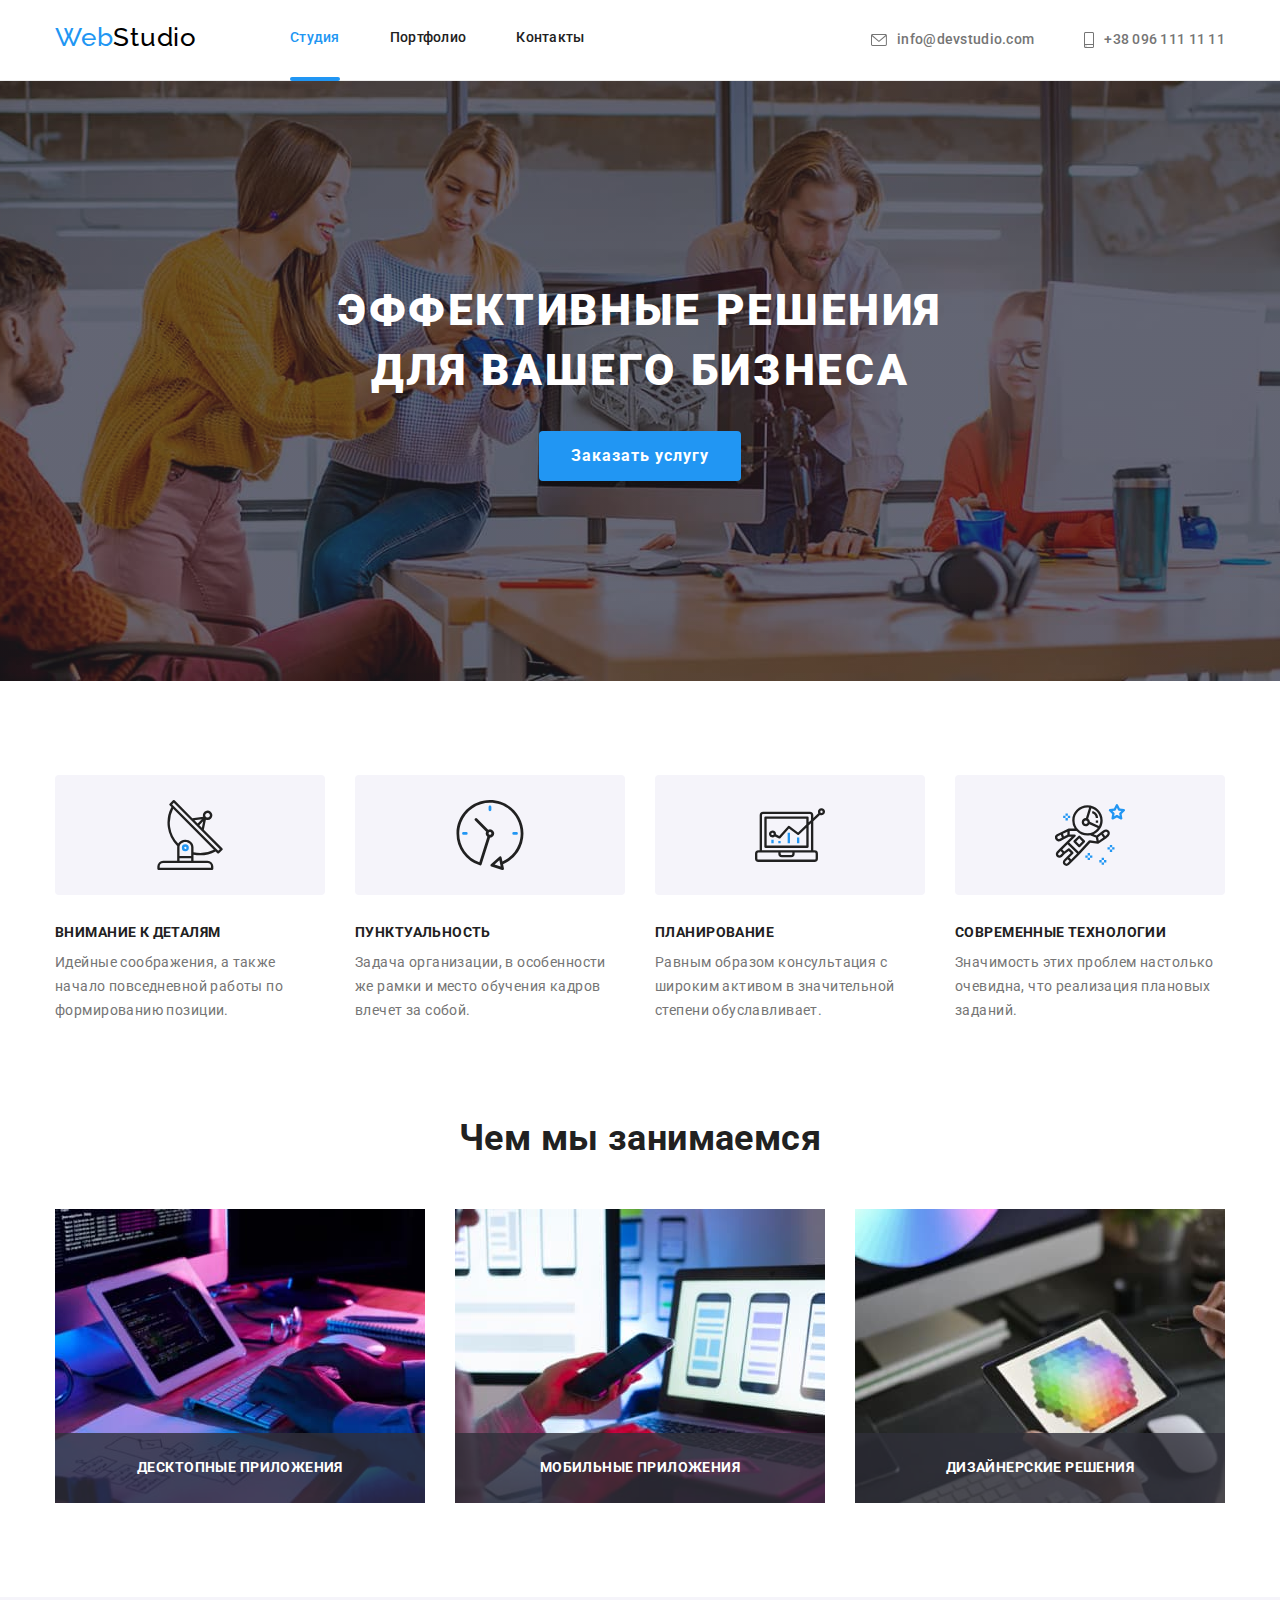
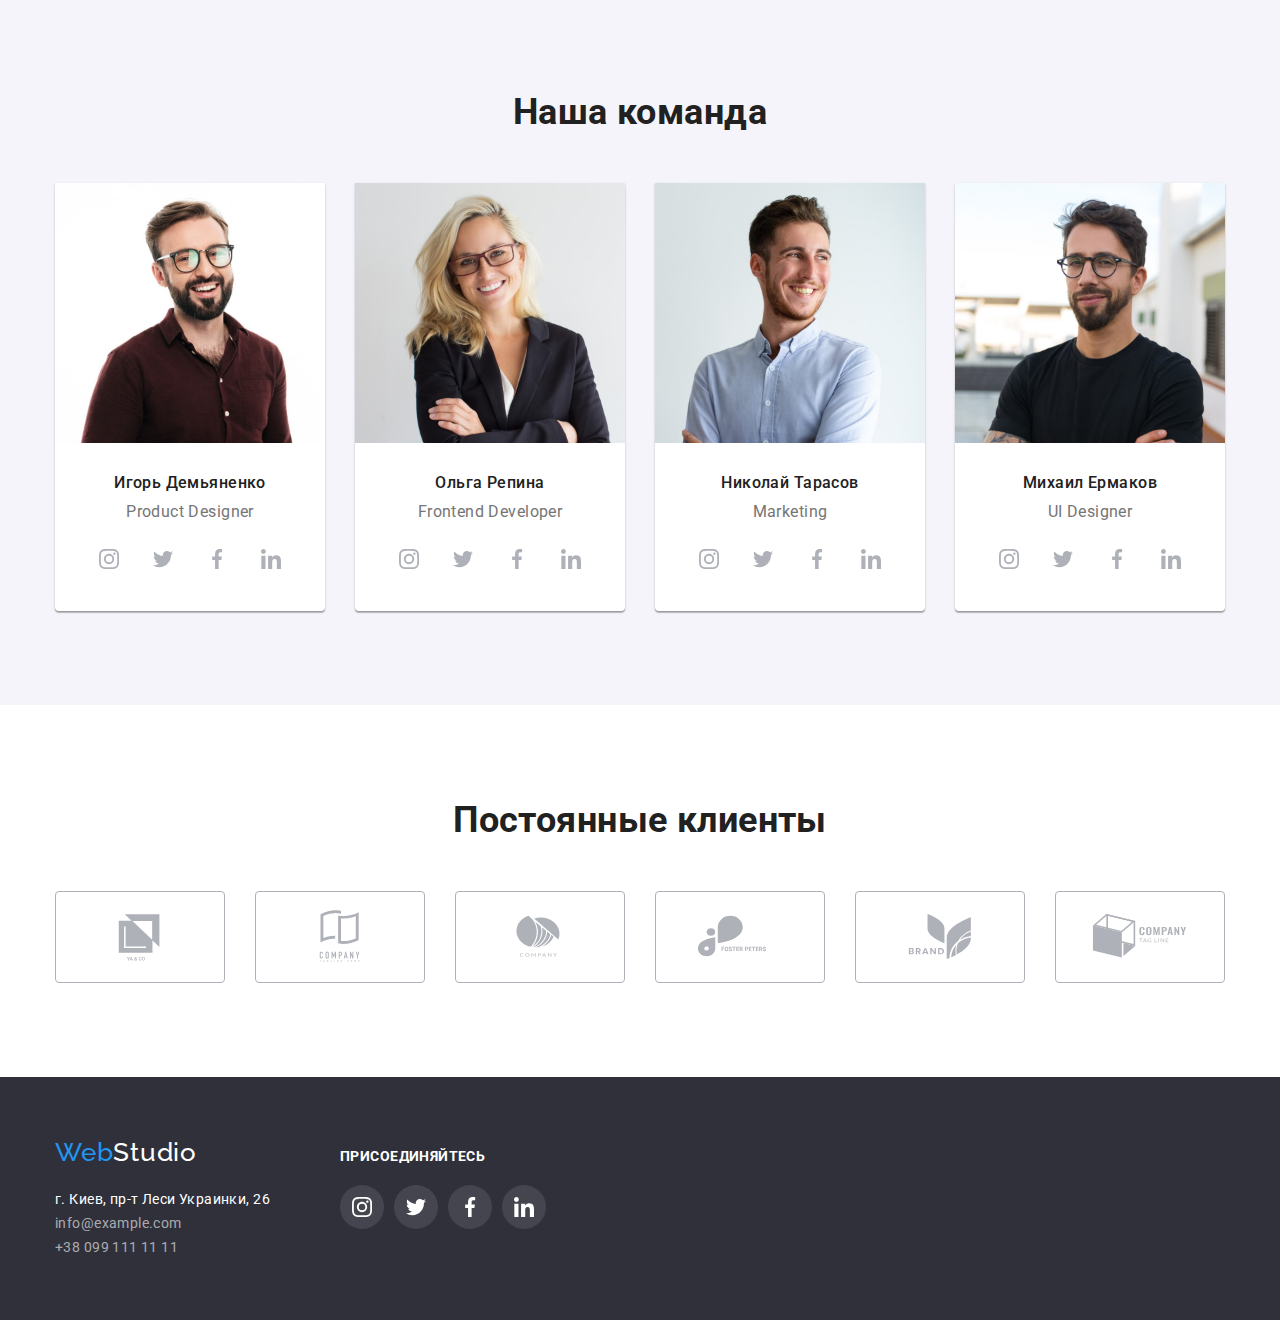
==== index.html @ f6f8f642 "Create index.html" ====
<!DOCTYPE html>
<html lang="ru">

<head>
    <meta charset="UTF-8">
    <meta http-equiv="X-UA-Compatible" content="IE=edge">
    <meta name="viewport" content="width=device-width, initial-scale=1.0">
    <title>Студия</title>
    <link href="https://fonts.googleapis.com/css2?family=Raleway:wght@700&family=Roboto:wght@400;500;700;900&display=swap"
        rel="stylesheet">
    <link rel="stylesheet" href="https://cdnjs.cloudflare.com/ajax/libs/modern-normalize/1.1.0/modern-normalize.min.css">
    <link rel="stylesheet" href="./css/styles.css">
</head>

<body>
    <!-- Шапка сайта -->
    <header class="page-header">
        <div class="container main">
        <nav class="navigation">
            <a href="/" class="logo-dark">
                <span class="logo-part">Web</span>Studio
            </a>

            <ul class="site-nav list">
                <li class="item"> <a href="./index.html" class="link current">Студия</a></li>
                <li class="item"> <a href="./portfolio.html" class="link">Портфолио</a></li>
                <li class="item"> <a href="" class="link">Контакты</a></li>
            </ul>
        </nav>

        <ul class="contacts-nav list">
            <li class="item"> 
                <a href="mailto:info@devstudio.com" class="contact">
                    <svg class="contact-icon" width="16" height="12">
                        <use href="./images/symbol-defs.svg#icon-envelope"></use>
                    </svg>
                    info@devstudio.com
                </a>
            </li>
            <li class="item"> 
                <a href="tel:+380961111111" class="contact">
                    <svg class="contact-icon" width="10" height="16">
                        <use href="./images/symbol-defs.svg#icon-smartphone"></use>
                    </svg>
                    +38 096 111 11 11
                </a>
            </li>
        </ul>
        </div>
    </header>
    <main>
        <!-- Блок Герой -->
        <section class="hero">
            <div class="overlay">
                <h1 class="hero-title">Эффективные решения <br> для вашего бизнеса</h1>
                <button type="button" class="button-primary" data-modal-open>Заказать услугу</button>
            </div>
        </section>
        <!-- Особенности -->
        <section class="section">
            <h2 class="section-title hidden">Особенности</h2>
            <div class="container">
            <ul class="features list">
                <li class="item">
                    <div class="features-thumb">
                        <svg class="features-icon" width="70" height="70">
                            <use href="./images/symbol-defs.svg#icon-antenna"></use>
                        </svg>
                    </div>
                    <h3 class="subtitle">Внимание к деталям</h3>
                    <p class="features-text">
                        Идейные соображения, а также начало повседневной работы по формированию позиции.
                    </p>
                </li>
                <li class="item">
                    <div class="features-thumb">
                        <svg class="features-icon" width="70" height="70">
                            <use href="./images/symbol-defs.svg#icon-clock"></use>
                        </svg>
                    </div>
                    <h3 class="subtitle">Пунктуальность</h3>
                    <p class="features-text">
                        Задача организации, в особенности же рамки и место обучения кадров влечет за собой.
                    </p>
                </li>
                <li class="item">
                    <div class="features-thumb">
                        <svg class="features-icon" width="70" height="70">
                            <use href="./images/symbol-defs.svg#icon-diagram"></use>
                        </svg>
                    </div>
                    <h3 class="subtitle">Планирование</h3>
                    <p class="features-text">
                        Равным образом консультация с широким активом в значительной степени обуславливает.
                    </p>
                </li>
                <li class="item">
                    <div class="features-thumb">
                    <svg class="features-icon" width="70" height="70">
                        <use href="./images/symbol-defs.svg#icon-astronaut"></use>
                    </svg>
                    </div>
                    <h3 class="subtitle">Современные технологии</h3>
                    <p class="features-text">
                        Значимость этих проблем настолько очевидна, что реализация плановых заданий.
                    </p>
                </li>
            </ul>
            </div>
        </section>
        <!-- Чем занимаются -->
        <section class="section no-padding">
            <div class="container">
            <h2 class="section-title">Чем мы занимаемся</h2>
            <ul class="examples list">
                <li class="example item">
                    <img src="./images/img1.jpg" alt="Веб разработка" width="370" height="294">
                    <h3 class="subtitle light example">Десктопные приложения</h3>
                </li>
                <li class="example item">
                    <img src="./images/img2.jpg" alt="Разработка мобильных приложений" width="370" height="294">
                    <h3 class="subtitle light example">Мобильные приложения</h3>
                </li>
                <li class="example item">
                    <img src="./images/img3.jpg" alt="Графический дизайн" width="370" height="294">
                    <h3 class="subtitle light example">Дизайнерские решения</h3>
                </li>
            </ul>
            </div>
        </section>
        <!-- Команда -->
        <section class="section team">
            <div class="container">
            <h2 class="section-title">Наша команда</h2>
            <ul class="team-list list">
                <li class="item">
                    <img src="./images/img4.jpg" alt="Фотография Игоря Демьяненко" width="270" height="260">
                    <h3 class="team-title">Игорь Демьяненко</h3>
                    <p class="team-text">Product Designer</p>
                    <ul class="social-list list">
                        <li class="social-item">
                            <a href="" class="social-link">
                                <svg class="social-icon" width="20" height="20">
                                    <use href="./images/symbol-defs.svg#icon-instagram"></use>
                                </svg>
                            </a>
                        </li>
                        <li class="social-item">
                            <a href="" class="social-link">
                                <svg class="social-icon" width="20" height="20">
                                    <use href="./images/symbol-defs.svg#icon-twitter"></use>
                                </svg>
                            </a>
                        </li>
                        <li class="social-item">
                            <a href="" class="social-link">
                                <svg class="social-icon" width="20" height="20">
                                    <use href="./images/symbol-defs.svg#icon-facebook"></use>
                                </svg>
                            </a>
                        </li>
                        <li class="social-item">
                            <a href="" class="social-link">
                                <svg class="social-icon" width="20" height="20">
                                    <use href="./images/symbol-defs.svg#icon-linkedin"></use>
                                </svg>
                            </a>
                        </li>
                    </ul>
                </li>
                <li class="item">
                    <img src="./images/img5.jpg" alt="Фотография Ольги Репиной" width="270" height="260">
                    <h3 class="team-title">Ольга Репина</h3>
                    <p class="team-text">Frontend Developer</p>
                    <ul class="social-list list">
                        <li class="social-item">
                            <a href="" class="social-link">
                                <svg class="social-icon" width="20" height="20">
                                    <use href="./images/symbol-defs.svg#icon-instagram"></use>
                                </svg>
                            </a>
                        </li>
                        <li class="social-item">
                            <a href="" class="social-link">
                                <svg class="social-icon" width="20" height="20">
                                    <use href="./images/symbol-defs.svg#icon-twitter"></use>
                                </svg>
                            </a>
                        </li>
                        <li class="social-item">
                            <a href="" class="social-link">
                                <svg class="social-icon" width="20" height="20">
                                    <use href="./images/symbol-defs.svg#icon-facebook"></use>
                                </svg>
                            </a>
                        </li>
                        <li class="social-item">
                            <a href="" class="social-link">
                                <svg class="social-icon" width="20" height="20">
                                    <use href="./images/symbol-defs.svg#icon-linkedin"></use>
                                </svg>
                            </a>
                        </li>
                    </ul>
                </li>
                <li class="item">
                    <img src="./images/img6.jpg" alt="Фотография Николая Тарасова" width="270" height="260">
                    <h3 class="team-title">Николай Тарасов</h3>
                    <p class="team-text">Marketing</p>
                    <ul class="social-list list">
                        <li class="social-item">
                            <a href="" class="social-link">
                                <svg class="social-icon" width="20" height="20">
                                    <use href="./images/symbol-defs.svg#icon-instagram"></use>
                                </svg>
                            </a>
                        </li>
                        <li class="social-item">
                            <a href="" class="social-link">
                                <svg class="social-icon" width="20" height="20">
                                    <use href="./images/symbol-defs.svg#icon-twitter"></use>
                                </svg>
                            </a>
                        </li>
                        <li class="social-item">
                            <a href="" class="social-link">
                                <svg class="social-icon" width="20" height="20">
                                    <use href="./images/symbol-defs.svg#icon-facebook"></use>
                                </svg>
                            </a>
                        </li>
                        <li class="social-item">
                            <a href="" class="social-link">
                                <svg class="social-icon" width="20" height="20">
                                    <use href="./images/symbol-defs.svg#icon-linkedin"></use>
                                </svg>
                            </a>
                        </li>
                    </ul>
                </li>
                <li class="item">
                    <img src="./images/img7.jpg" alt="Фотография Михаила Ермакова" width="270" height="260">
                    <h3 class="team-title">Михаил Ермаков</h3>
                    <p class="team-text">UI Designer</p>
                    <ul class="social-list list">
                        <li class="social-item">
                            <a href="" class="social-link">
                                <svg class="social-icon" width="20" height="20">
                                    <use href="./images/symbol-defs.svg#icon-instagram"></use>
                                </svg>
                            </a>
                        </li>
                        <li class="social-item">
                            <a href="" class="social-link">
                                <svg class="social-icon" width="20" height="20">
                                    <use href="./images/symbol-defs.svg#icon-twitter"></use>
                                </svg>
                            </a>
                        </li>
                        <li class="social-item">
                            <a href="" class="social-link">
                                <svg class="social-icon" width="20" height="20">
                                    <use href="./images/symbol-defs.svg#icon-facebook"></use>
                                </svg>
                            </a>
                        </li>
                        <li class="social-item">
                            <a href="" class="social-link">
                                <svg class="social-icon" width="20" height="20">
                                    <use href="./images/symbol-defs.svg#icon-linkedin"></use>
                                </svg>
                            </a>
                        </li>
                    </ul>
                </li>
            </ul>
            </div>
        </section>
        <!-- Клиенты -->
        <section class="section">
            <div class="container">
                <h2 class="section-title">Постоянные клиенты</h2>
                <ul class="client-list list">
                    <li class="client-item">
                        <a href="" class="client-link">
                            <svg class="client-icon" width="106" height="60">
                                <use href="./images/symbol-defs.svg#icon-client1"></use>
                            </svg>
                        </a>
                    </li>
                    <li class="client-item">
                        <a href="" class="client-link">
                            <svg class="client-icon" width="106" height="60">
                                <use href="./images/symbol-defs.svg#icon-client2"></use>
                            </svg>
                        </a>
                    </li>
                    <li class="client-item">
                        <a href="" class="client-link">
                            <svg class="client-icon" width="106" height="60">
                                <use href="./images/symbol-defs.svg#icon-client3"></use>
                            </svg>
                        </a>
                    </li>
                    <li class="client-item">
                        <a href="" class="client-link">
                            <svg class="client-icon" width="106" height="60">
                                <use href="./images/symbol-defs.svg#icon-client4"></use>
                            </svg>
                        </a>
                    </li>
                    <li class="client-item">
                        <a href="" class="client-link">
                            <svg class="client-icon" width="106" height="60">
                                <use href="./images/symbol-defs.svg#icon-client5"></use>
                            </svg>
                        </a>
                    </li>
                    <li class="client-item">
                        <a href="" class="client-link">
                            <svg class="client-icon" width="106" height="60">
                                <use href="./images/symbol-defs.svg#icon-client6"></use>
                            </svg>
                        </a>
                    </li>
                </ul>
            </div>
        </section>
    </main>

    <!-- Футер -->
    <footer class="footer">
        <div class="container main">
            <div class="address-thumb">
                <a href="/" class="logo-light">
                    <span class="logo-part">Web</span>Studio
                </a>
                <address class="footer-adress">
                    г. Киев, пр-т Леси Украинки, 26 <br>
                    <span class="footer-contacts">info@example.com <br> +38 099 111 11 11 </span>
                </address>
            </div>
            <div class="footer-thumb">
                <h3 class="subtitle light">Присоединяйтесь</h3>
                <ul class="footer-social-list list">
                    <li class="social-item">
                        <a href="" class="social-link secondary">
                            <svg class="social-icon secondary" width="20" height="20">
                                <use href="./images/symbol-defs.svg#icon-instagram"></use>
                            </svg>
                        </a>
                    </li>
                    <li class="social-item">
                        <a href="" class="social-link secondary">
                            <svg class="social-icon secondary" width="20" height="20">
                                <use href="./images/symbol-defs.svg#icon-twitter"></use>
                            </svg>
                        </a>
                    </li>
                    <li class="social-item">
                        <a href="" class="social-link secondary">
                            <svg class="social-icon secondary" width="20" height="20">
                                <use href="./images/symbol-defs.svg#icon-facebook"></use>
                            </svg>
                        </a>
                    </li>
                    <li class="social-item">
                        <a href="" class="social-link secondary">
                            <svg class="social-icon secondary" width="20" height="20">
                                <use href="./images/symbol-defs.svg#icon-linkedin"></use>
                            </svg>
                        </a>
                    </li>
                </ul>
            </div>
        </div>
    </footer>
<!-- Модальное окно -->
    <div class="backdrop is-hidden" data-modal>
     <div class="modal">
         <button class="close-btn" data-modal-close>
             <svg class="icon-close" width="18" height="18">
                 <use href="./images/symbol-defs.svg#icon-close"></use>
             </svg>
         </button>
     </div>
    </div>

<script src="./js/modal.js"></script>
</body>

</html>
---- css/styles.css ----
:root {
  --primary-text-color: #212121;
  --text-color: #757575;
  --accent-color: #2196f3;
  --primary-white-color: #ffffff;
  --secondary-white-color: rgba(255, 255, 255, 0.6);
  --black-color: #000000;
  --icon-color: #afb1b8;
  --icon-bg: rgba(255, 255, 255, 0.1);
  --secondary-bg-color: #f5f4fa;
  --blocks-bg-color: #2f303a;
  --btn-primary-shadow: 0px 4px 4px rgba(0, 0, 0, 0.15);
  --team-list-shadow: 0px 1px 3px rgba(0, 0, 0, 0.12),
    0px 1px 1px rgba(0, 0, 0, 0.14), 0px 2px 1px rgba(0, 0, 0, 0.2);
  --btn-secondary-shadow: 0px 3px 1px rgba(0, 0, 0, 0.1),
    0px 1px 2px rgba(0, 0, 0, 0.08), 0px 2px 2px rgba(0, 0, 0, 0.12);
  --portfolio-shadow: 0px 1px 1px rgba(0, 0, 0, 0.12),
    0px 4px 4px rgba(0, 0, 0, 0.06), 1px 4px 6px rgba(0, 0, 0, 0.16);
  --margin-set: 30px;
}

body {
  color: var(--primary-text-color);
  background-color: var(--primary-white-color);
  font-family: Roboto, -apple-system, BlinkMacSystemFont, Segoe UI, Oxygen,
    Ubuntu, Cantarell, Fira Sans, Droid Sans, Helvetica Neue, sans-serif;
  font-weight: 500;
  font-size: 14px;
  line-height: 1.14;
  letter-spacing: 0.03em;
}

h1,
h2,
h3,
p,
ul {
  margin-top: 0;
  margin-bottom: 0;
}

img {
  display: block;
  max-width: 100%;
  height: auto;
}

.list {
  padding: 0;
  margin: 0;
  list-style: none;
}

/* Page Header */
.main {
  display: flex;
  align-items: center;
}
.page-header {
  border-bottom: 1px solid #ececec;
}
.navigation {
  display: flex;
  align-items: center;
}

.container {
  width: 1200px;
  padding-right: 15px;
  padding-left: 15px;
  margin-right: auto;
  margin-left: auto;
}

/* Logo */
.logo-dark {
  color: var(--black-color);
  font-family: Raleway, sans-serif;
  font-size: 26px;
  line-height: 1.2;
  letter-spacing: 0.03em;
  text-decoration: none;
}
.logo-light {
  color: var(--primary-white-color);
  font-family: Raleway, sans-serif;
  font-size: 26px;
  line-height: 1.2;
  letter-spacing: 0.03em;
  text-decoration: none;
}
.logo-part {
  color: var(--accent-color);
  font-family: Raleway, sans-serif;
  font-size: 26px;
  line-height: 1.2;
  letter-spacing: 0.03em;
  text-decoration: none;
}

/* Site nav */
.site-nav {
  display: flex;
  margin-left: 93px;
}
.site-nav .item:not(:last-child) {
  margin-right: 50px;
}

.site-nav .link {
  position: relative;

  padding-top: 32px;
  padding-bottom: 32px;

  color: var(--primary-text-color);
  letter-spacing: 0.02em;
  text-decoration: none;

  transition: color 250ms cubic-bezier(0.4, 0, 0.2, 1);
}

.site-nav .link.current {
  color: var(--accent-color);
}

.site-nav .link.current::after {
  content: "";

  position: absolute;
  left: 0;
  bottom: -4px;
  width: 100%;
  height: 4px;

  background: var(--accent-color);
  border-radius: 2px;
}

.site-nav .link:hover,
.site-nav .link:focus {
  color: var(--accent-color);
}

/* Contacts nav */
.contacts-nav {
  display: flex;
  margin-left: auto;
}
.contacts-nav .item:not(:last-child) {
  margin-right: 50px;
}
.contacts-nav .contact {
  padding-top: 32px;
  padding-bottom: 32px;

  color: var(--text-color);
  letter-spacing: 0.02em;
  text-decoration: none;

  transition: color 250ms cubic-bezier(0.4, 0, 0.2, 1);
}

.contacts-nav .contact:hover,
.contacts-nav .contact:focus {
  color: var(--accent-color);
}

.contact {
  display: flex;
  align-items: center;
}
.contact-icon {
  margin-right: 10px;
  fill: currentColor;

  transition: fill 250ms cubic-bezier(0.4, 0, 0.2, 1);
}
.contact-icon:hover,
.contact-icon:focus {
  fill: var(--accent-color);
}

/* Hero */
.hero {
  text-align: center;
}

.overlay {
  padding-top: 200px;
  margin-left: auto;
  margin-right: auto;
  max-width: 1600px;
  min-height: 600px;

  background-image: linear-gradient(
      to right,
      rgba(47, 48, 58, 0.4),
      rgba(47, 48, 58, 0.4)
    ),
    url("../images/hero.jpg");
  background-color: var(--blocks-bg-color);
  background-repeat: no-repeat;
  background-position: center;
  background-size: cover;
}

.hero-title {
  margin-bottom: var(--margin-set);
  color: var(--primary-white-color);
  font-weight: 900;
  font-size: 44px;
  line-height: 1.36;
  text-align: center;
  letter-spacing: 0.06em;
  text-transform: uppercase;
}
.button-primary {
  min-width: 200px;
  padding-right: 32px;
  padding-top: 10px;
  padding-bottom: 10px;
  padding-left: 32px;

  color: var(--primary-white-color);
  background-color: var(--accent-color);
  box-shadow: var(--btn-primary-shadow);
  font-family: inherit;
  font-weight: 700;
  font-size: 16px;
  line-height: 1.88;
  letter-spacing: 0.06em;
  border-radius: 4px;
  border-style: none;
  cursor: pointer;

  transition: background-color 250ms cubic-bezier(0.4, 0, 0.2, 1);
}

.button-primary:hover,
.button-primary:focus {
  background-color: #188ce8;
}

/* Features */
.section {
  padding-top: 94px;
  padding-bottom: 94px;
}

.section-title.hidden {
  position: absolute;
  clip: rect(0 0 0 0);
  width: 1px;
  height: 1px;
  margin: -1px;
}

.features {
  display: flex;
  flex-wrap: wrap;
  margin-top: calc(-1 * var(--margin-set));
  margin-left: calc(-1 * var(--margin-set));
}

.features > .item {
  flex-basis: calc(100% / 4 - var(--margin-set));
  margin-top: var(--margin-set);
  margin-left: var(--margin-set);
}

.features-thumb {
  display: flex;
  height: 120px;
  margin-bottom: 30px;
  justify-content: center;
  align-items: center;

  background-color: var(--secondary-bg-color);
  border-radius: 4px;
}

.subtitle {
  margin-bottom: 10px;
  font-weight: 700;
  font-size: 14px;
  text-transform: uppercase;
}

.features-text {
  color: var(--text-color);
  font-weight: 400;
  line-height: 1.71;
}

/* Examples */
.examples {
  display: flex;
  flex-wrap: wrap;
  margin-top: calc(-1 * var(--margin-set));
  margin-left: calc(-1 * var(--margin-set));
}
.examples > .example.item {
  flex-basis: calc(100% / 3 - var(--margin-set));
  margin-top: var(--margin-set);
  margin-left: var(--margin-set);
}
.section.no-padding {
  padding-top: 0;
  padding-bottom: 94px;
}
.section-title {
  margin-bottom: 50px;
  font-weight: 700;
  font-size: 36px;
  line-height: 1.17;
  text-align: center;
}
.example.item {
  position: relative;
}

.subtitle.light.example {
  position: absolute;
  bottom: 0;
  left: 0;

  display: flex;
  width: 100%;
  height: 70px;
  margin-bottom: 0;

  background: rgba(47, 48, 58, 0.8);
  align-items: center;
  justify-content: center;
}

/* Team */
.team-list {
  display: flex;
  flex-wrap: wrap;
  margin-top: calc(-1 * var(--margin-set));
  margin-left: calc(-1 * var(--margin-set));
}
.team-list > .item {
  flex-basis: calc(100% / 4 - var(--margin-set));
  margin-top: var(--margin-set);
  margin-left: var(--margin-set);
}
.team-list .item {
  background-color: var(--primary-white-color);
  box-shadow: var(--team-list-shadow);
  border-radius: 0px 0px 4px 4px;
  overflow: hidden;
}

.section.team {
  background-color: var(--secondary-bg-color);
}
.team-title {
  padding-top: 30px;
  margin-bottom: 10px;

  font-weight: 500;
  font-size: 16px;
  line-height: 1.19;
  text-align: center;
}
.team-text {
  margin-bottom: 16px;

  color: var(--text-color);
  font-weight: 400;
  font-size: 16px;
  line-height: 1.19;
  text-align: center;
}

.social-list {
  display: flex;
  justify-content: center;
  padding-bottom: 30px;
}

.social-link {
  display: flex;
  justify-content: center;
  align-items: center;
  width: 44px;
  height: 44px;

  border-radius: 50%;

  transition: background-color 250ms cubic-bezier(0.4, 0, 0.2, 1);
}

.social-list .social-item:not(:last-child) {
  margin-right: 10px;
}

.social-link:hover,
.social-link:focus {
  background-color: var(--accent-color);
}

.social-icon {
  fill: var(--icon-color);

  transition: fill 250ms cubic-bezier(0.4, 0, 0.2, 1);
}

.social-link:hover .social-icon,
.social-link:focus .social-icon {
  fill: var(--primary-white-color);
}

/* Client */
.client-list {
  display: flex;
  flex-wrap: wrap;
  margin-top: calc(-1 * var(--margin-set));
  margin-left: calc(-1 * var(--margin-set));
}

.client-list > .client-item {
  flex-basis: calc(100% / 6 - var(--margin-set));
  margin-top: var(--margin-set);
  margin-left: var(--margin-set);
}

.client-link {
  display: flex;
  justify-content: center;
  align-items: center;
  width: 170px;
  height: 92px;
  border: 1px solid var(--icon-color);
  border-radius: 4px;

  transition: fill 250ms cubic-bezier(0.4, 0, 0.2, 1);
}
.client-icon {
  fill: var(--icon-color);
}

.client-link:hover .client-icon,
.client-link:focus .client-icon {
  fill: var(--accent-color);
}

.client-link:hover,
.client-link:focus {
  border: 1px solid var(--accent-color);
}

/* Footer */
.footer {
  padding-top: 60px;
  padding-bottom: 60px;

  background-color: var(--blocks-bg-color);
}
.main {
  align-items: baseline;
}

.address-thumb {
  display: flex;
  flex-wrap: wrap;
  flex-direction: column;
}
.footer-adress {
  margin-top: 20px;
  color: var(--primary-white-color);
  font-style: normal;
  font-weight: 400;
  line-height: 1.71;
}
.footer-contacts {
  margin-top: 9px;
  color: var(--secondary-white-color);
  font-style: normal;
  font-weight: 400;
  line-height: 1.71;
}

.subtitle.light {
  margin-bottom: 20px;

  color: var(--primary-white-color);
}
.footer-thumb {
  display: flex;
  flex-wrap: wrap;
  flex-direction: column;
  margin-left: 70px;
  align-content: flex-start;
}

.footer-social-list {
  display: flex;
  align-items: center;
}

.social-icon.secondary {
  fill: var(--primary-white-color);
}

.social-link.secondary {
  background-color: var(--icon-bg);
  border-radius: 50%;

  transition: background-color 250ms cubic-bezier(0.4, 0, 0.2, 1);
}

.social-link.secondary:hover,
.social-link.secondary:focus {
  background-color: var(--accent-color);
}

.footer-social-list .social-item:not(:last-child) {
  margin-right: 10px;
}

/* Modal */
.backdrop {
  position: fixed;
  top: 0;
  left: 0;

  width: 100%;
  height: 100%;

  background-color: rgba(0, 0, 0, 0.2);

  opacity: 1;
  transform: opacity 250ms cubic-bezier(0.4, 0, 0.2, 1);
}

.backdrop.is-hidden {
  opacity: 0;
  pointer-events: none;
  visibility: inherit;
}

.backdrop.is-hidden .modal {
  opacity: 0;
  transform: translate(-50%, -50%) scale(0.9);
}

.modal {
  position: absolute;
  top: 50%;
  left: 50%;
  opacity: 1;

  min-width: 528px;
  min-height: 581px;

  background-color: var(--primary-white-color);
  box-shadow: drop-shadow(0px 4px 4px rgba(0, 0, 0, 0.25));
  border-radius: 4px;

  transform: translate(-50%, -50%) scale(1);

  transition: transform 250ms cubic-bezier(0.4, 0, 0.2, 1),
    opacity cubic-bezier(0.4, 0, 0.2, 1);
}
.close-btn {
  position: absolute;
  top: 8px;
  right: 8px;

  width: 30px;
  height: 30px;

  background-color: var(--primary-white-color);
  border: 1px solid rgba(0, 0, 0, 0.1);
  box-sizing: border-box;
  border-radius: 50%;
  cursor: pointer;
}
.icon-close {
  position: absolute;
  top: 6px;
  right: 6px;

  fill: var(--black-color);
}

/* Portfolio Page */
.section.portfolio {
  /* в макете верхний - 75px */
  padding-top: 94px;
  padding-bottom: 94px;
}

.button-list {
  display: flex;
  flex-wrap: wrap;
  margin-bottom: 50px;
  justify-content: center;
}

.button-list .item:not(:last-child) {
  margin-right: 8px;
}

.button-secondary {
  padding-top: 6px;
  padding-right: 22px;
  padding-bottom: 6px;
  padding-left: 22px;

  color: var(--primary-text-color);
  background-color: var(--secondary-bg-color);
  font-family: inherit;
  font-weight: 500;
  font-size: 16px;
  line-height: 1.62;
  text-align: center;
  border-radius: 4px;
  border-style: none;
  cursor: pointer;

  transition: background-color 250ms cubic-bezier(0.4, 0, 0.2, 1),
    color 250ms cubic-bezier(0.4, 0, 0.2, 1),
    box-shadow 250ms cubic-bezier(0.4, 0, 0.2, 1);
}

.button-secondary:hover,
.button-secondary:focus {
  color: var(--primary-white-color);
  background-color: var(--accent-color);
  box-shadow: var(--btn-secondary-shadow);
}

.flex-container {
  display: flex;
  flex-wrap: wrap;
  margin-top: calc(-1 * var(--margin-set));
  margin-left: calc(-1 * var(--margin-set));
}

.flex-container > .flex-element {
  flex-basis: calc(100% / 3 - var(--margin-set));
  margin-top: var(--margin-set);
  margin-left: var(--margin-set);
}

.flex-element .list.button {
  margin-bottom: 50px;
}

.flex-element {
  transition: box-shadow 250ms cubic-bezier(0.4, 0, 0.2, 1);
}

.content {
  padding-top: 20px;
  padding-right: 24px;
  padding-bottom: 20px;
  padding-left: 24px;

  border: 1px solid #eeeeee;
}

.img-thumb {
  position: relative;

  overflow: hidden;
}

.img-thumb::before {
  content: "";

  position: absolute;
  top: 100%;
  left: 0;

  display: inline-block;
  width: 100%;
  height: 100%;

  background-color: rgba(33, 150, 243, 0.9);

  transition: transform 250ms cubic-bezier(0.4, 0, 0.2, 1);
}

.projects-link:hover .img-thumb::before,
.projects-link:focus .img-thumb::before {
  transform: translateY(-100%);
}

.img-overlay {
  position: absolute;
  top: 100%;
  left: 0;

  padding: 63px 24px;

  color: var(--primary-white-color);
  font-weight: 400;
  font-size: 18px;
  line-height: 1.56;

  transition: transform 250ms cubic-bezier(0.4, 0, 0.2, 1);
}
.projects-link:hover .img-overlay {
  transform: translateY(-100%);
}

.projects-link {
  display: block;

  text-decoration: none;
}

.projects-link:hover,
.flex-element:focus {
  box-shadow: var(--portfolio-shadow);
}

.projects-title {
  margin-bottom: 4px;

  color: var(--primary-text-color);
  font-weight: 700;
  font-size: 18px;
  line-height: 2;
  letter-spacing: 0.06em;
}
.projects-text {
  color: var(--text-color);
  font-weight: 400;
  font-size: 16px;
  line-height: 1.88;
}
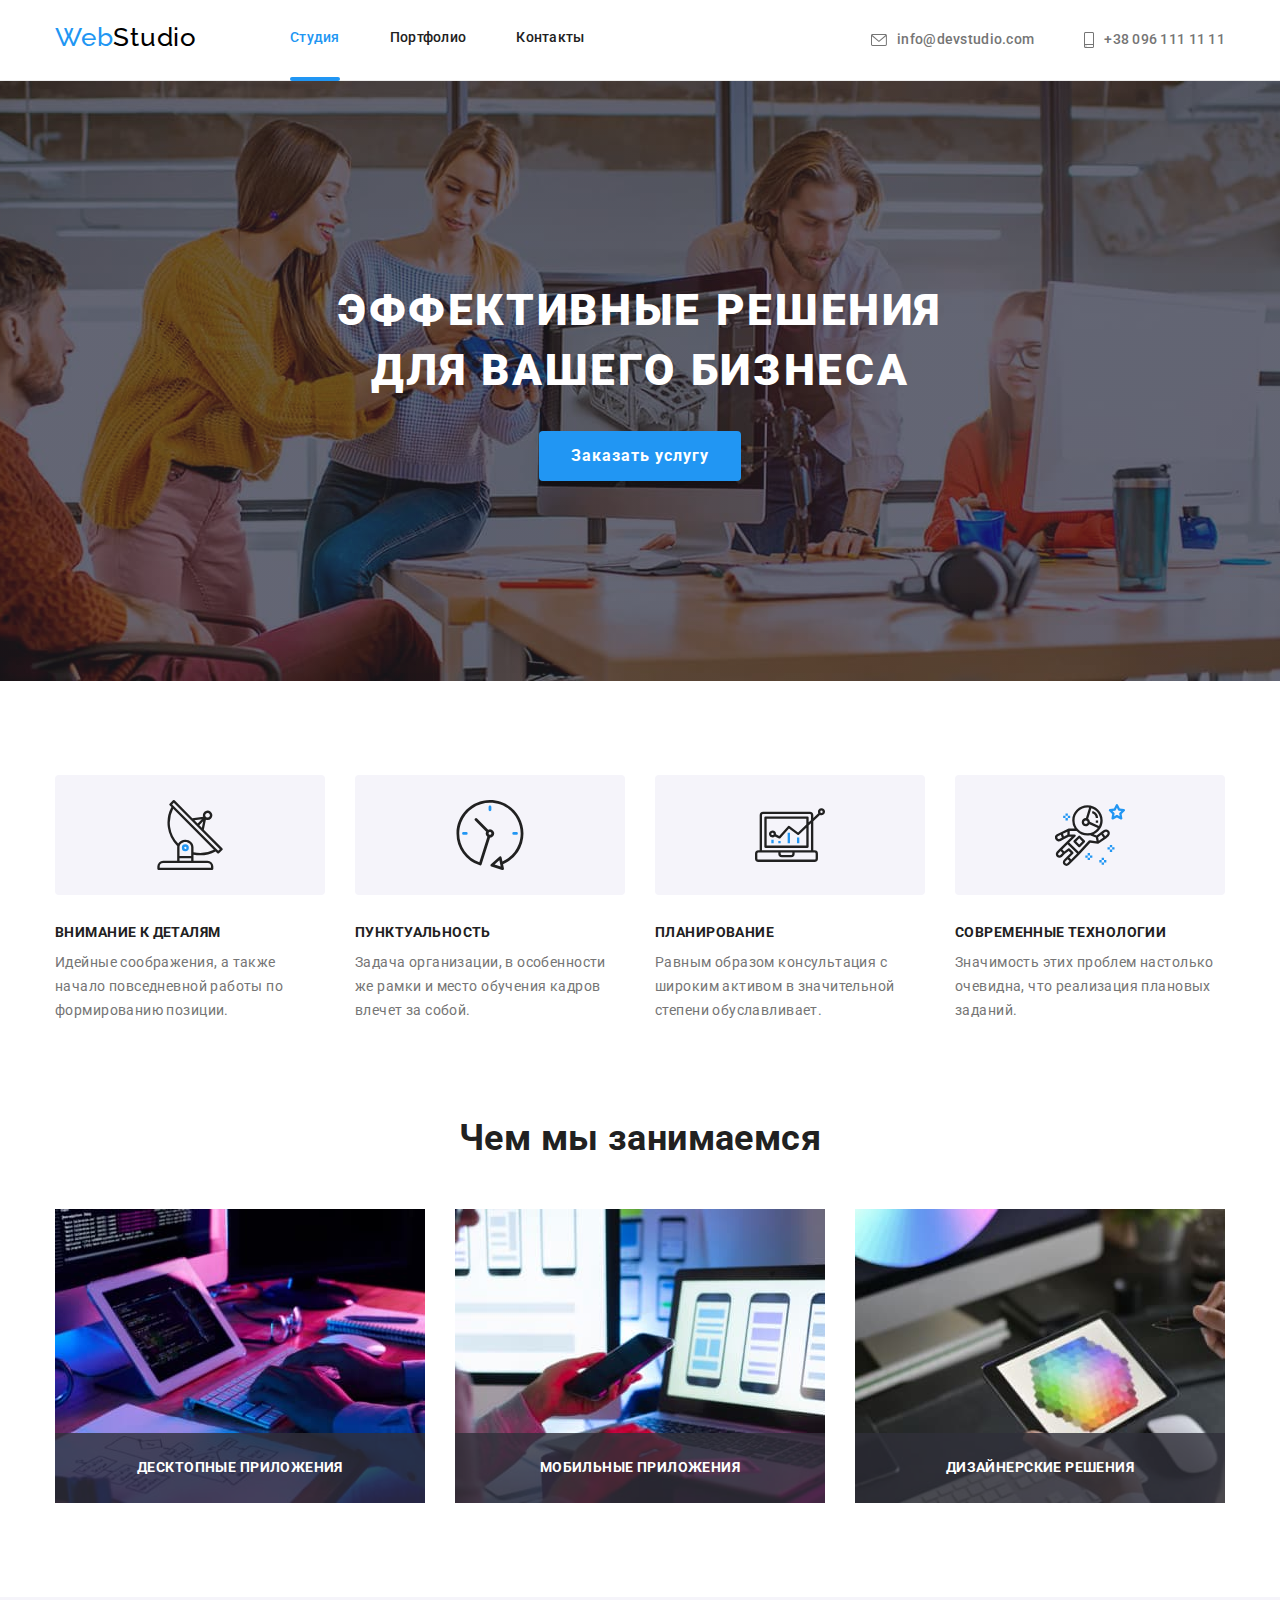
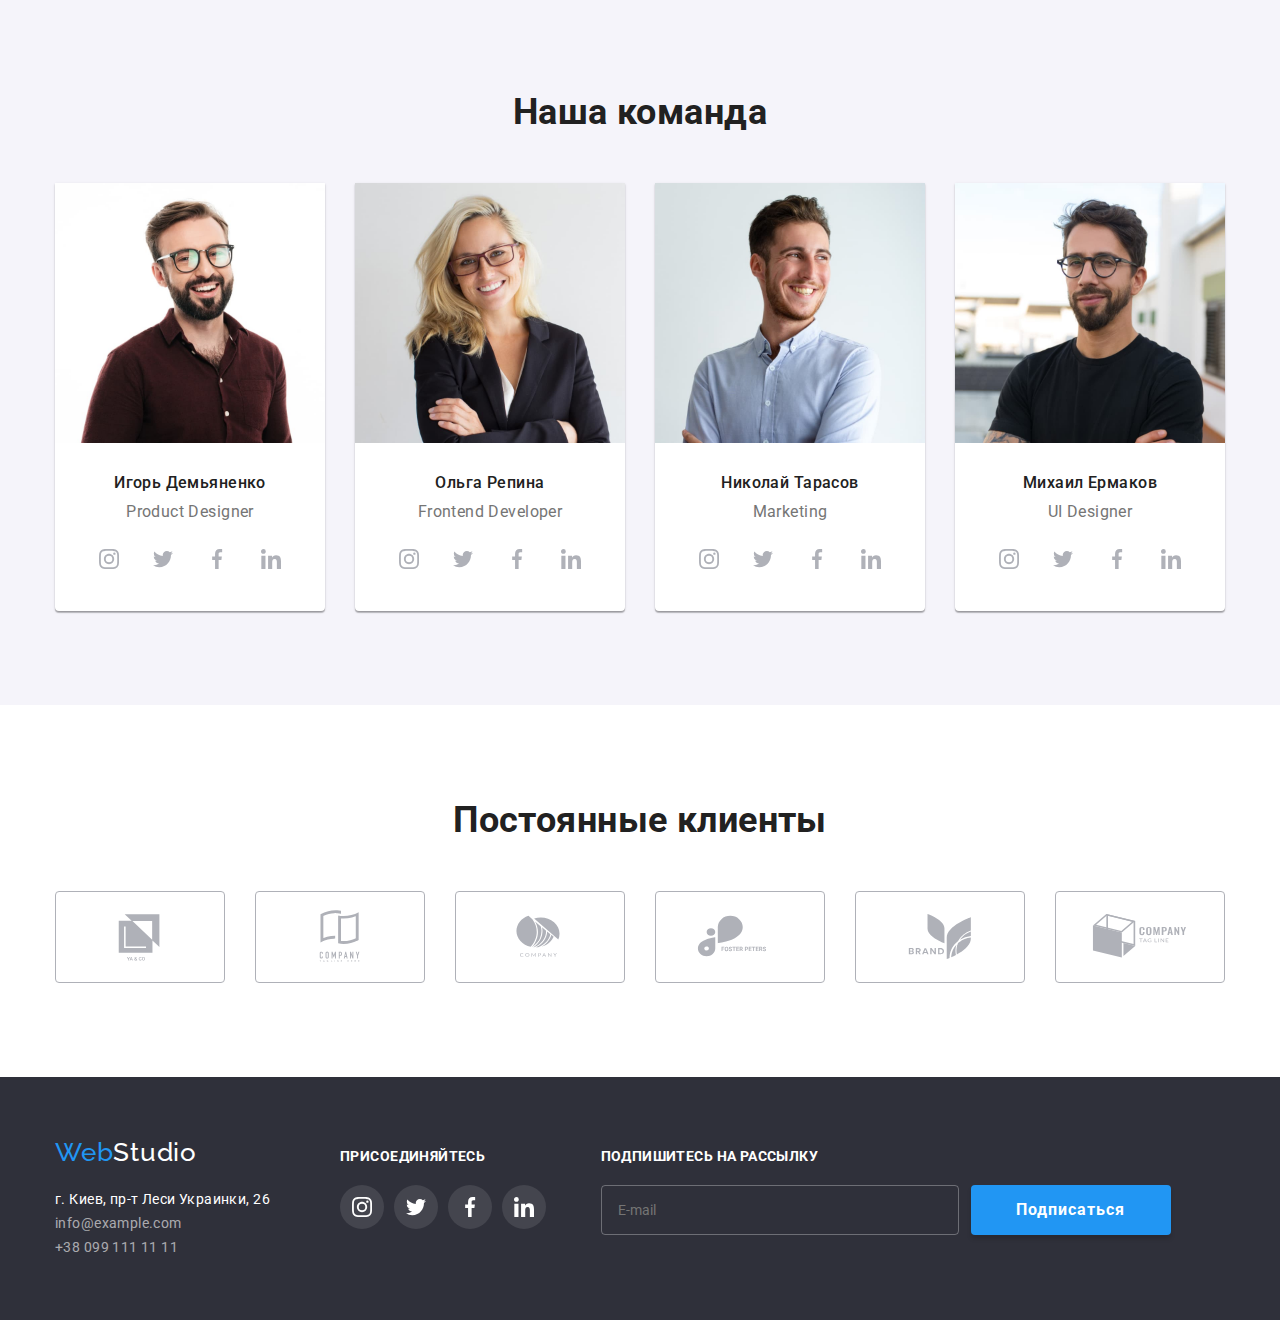
==== commit 550624c3: "Update index.html" ====
--- a/index.html
+++ b/index.html
@@ -48,6 +48,7 @@
         </ul>
         </div>
     </header>
+
     <main>
         <!-- Блок Герой -->
         <section class="hero">
@@ -56,6 +57,7 @@
                 <button type="button" class="button-primary" data-modal-open>Заказать услугу</button>
             </div>
         </section>
+
         <!-- Особенности -->
         <section class="section">
             <h2 class="section-title hidden">Особенности</h2>
@@ -108,6 +110,7 @@
             </ul>
             </div>
         </section>
+
         <!-- Чем занимаются -->
         <section class="section no-padding">
             <div class="container">
@@ -128,6 +131,7 @@
             </ul>
             </div>
         </section>
+
         <!-- Команда -->
         <section class="section team">
             <div class="container">
@@ -276,6 +280,7 @@
             </ul>
             </div>
         </section>
+
         <!-- Клиенты -->
         <section class="section">
             <div class="container">
@@ -373,8 +378,18 @@
                     </li>
                 </ul>
             </div>
+            
+            <form action="" class="footer-form">
+                <h3 class="subtitle light">Подпишитесь на рассылку</h3>
+                <div class="footer-form-field">
+                    <label class="footer-label" for="email"></label>
+                    <input class="footer-input" type="email" name="email" placeholder="E-mail" id="email">
+                    <button class="button-primary subscription" type="submit">Подписаться</button>
+                </div>
+            </form>
         </div>
     </footer>
+
 <!-- Модальное окно -->
     <div class="backdrop is-hidden" data-modal>
      <div class="modal">
@@ -383,6 +398,40 @@
                  <use href="./images/symbol-defs.svg#icon-close"></use>
              </svg>
          </button>
+
+         <h2 class="form-title">Оставьте свои данные, мы вам перезвоним</h2>
+
+        <form class="modal-form">
+            <div class="form-field">
+                <label class="form-label" for="name">Имя</label>
+                <input class="form-input" type="text" name="name" id="name">
+            </div>
+
+            <div class="form-field">
+                <label class="form-label" for="tel">Телефон</label>
+                <input class="form-input" type="tel" name="tel" id="tel">
+            </div>
+
+            <div class="form-field">
+                <label class="form-label" for="mail">Почта</label>
+                <input class="form-input" type="email" name="mail" id="mail">
+            </div>
+
+            <div class="form-field">
+                <label class="form-label" for="comment">Комментарий</label>
+                <textarea name="comment" id="comment" rows="8" placeholder="Введите текст"></textarea>
+            </div>
+             
+            <div class="form-check">
+                <input type="checkbox" name="policy" value="policy" id="policy">
+                <label for="policy">Соглашаюсь с рассылкой и принимаю <a href="#" class="policy-link">Условия договора</a></label>
+            </div>
+
+            <div class="button-form">
+            <button class="button-primary form" type="submit">Отправить</button>
+            </div>
+
+        </form>
      </div>
     </div>
 
--- a/css/styles.css
+++ b/css/styles.css
@@ -522,6 +522,28 @@
   margin-right: 10px;
 }
 
+.footer-form {
+  margin-left: auto;
+  margin-right: auto;
+}
+
+.footer-form-field {
+  display: flex;
+}
+
+.footer-form-field .footer-input {
+  margin: 0;
+  margin-right: 12px;
+  padding: 15px 16px;
+  width: 358px;
+
+  background-color: transparent;
+  border: 1px solid rgba(255, 255, 255, 0.3);
+  box-shadow: (0px 4px 4px rgba(0, 0, 0, 0.15));
+  border-radius: 4px;
+  cursor: pointer;
+}
+
 /* Modal */
 .backdrop {
   position: fixed;
@@ -558,7 +580,7 @@
   min-height: 581px;
 
   background-color: var(--primary-white-color);
-  box-shadow: drop-shadow(0px 4px 4px rgba(0, 0, 0, 0.25));
+  box-shadow: (0px 4px 4px rgba(0, 0, 0, 0.25));
   border-radius: 4px;
 
   transform: translate(-50%, -50%) scale(1);
@@ -586,6 +608,99 @@
   right: 6px;
 
   fill: var(--black-color);
+}
+
+.form-title {
+  margin-top: 40px;
+  margin-bottom: 12px;
+  text-align: center;
+
+  color: var(--primary-text-color);
+  font-weight: 700;
+  font-size: 20px;
+  line-height: 1.15;
+  letter-spacing: 0.03em;
+}
+
+.modal-form {
+  width: 448px;
+  margin-left: auto;
+  margin-right: auto;
+}
+
+.form-field {
+  display: flex;
+  flex-direction: column;
+}
+
+.modal-form .form-field:not(:last-child) {
+  margin-bottom: 10px;
+}
+
+.form-field .form-input,
+.form-field textarea {
+  margin: 0;
+  padding: 11px 12px;
+
+  border: 1px solid rgba(33, 33, 33, 0.2);
+  border-radius: 4px;
+}
+
+.form-field textarea {
+  padding: 12px 16px;
+  resize: none;
+}
+
+.form-field .form-label {
+  margin-bottom: 4px;
+
+  color: var(--text-color);
+  font-weight: 400;
+  font-size: 12px;
+  line-height: 1.16;
+  letter-spacing: 0.01em;
+}
+
+.form-field .form-input::placeholder {
+  color: rgba(117, 117, 117, 0.5);
+  font-weight: 400;
+  font-size: 12px;
+  line-height: 1.17;
+  letter-spacing: 0.01em;
+}
+
+.form-check {
+  display: flex;
+  align-items: center;
+  justify-content: center;
+  margin-top: 20px;
+  margin-bottom: 30px;
+}
+
+.form-check .form-input[type="checkbox"] {
+  width: 16px;
+  height: 15px;
+
+  color: var(--primary-text-color);
+}
+
+.form-check label {
+  margin-left: 8px;
+
+  color: var(--text-color);
+  font-weight: 400;
+  line-height: 1.71;
+}
+
+.policy-link {
+  color: var(--accent-color);
+}
+
+.button-form {
+  display: flex;
+  justify-content: center;
+  margin-top: 0;
+  margin-bottom: 40px;
 }
 
 /* Portfolio Page */
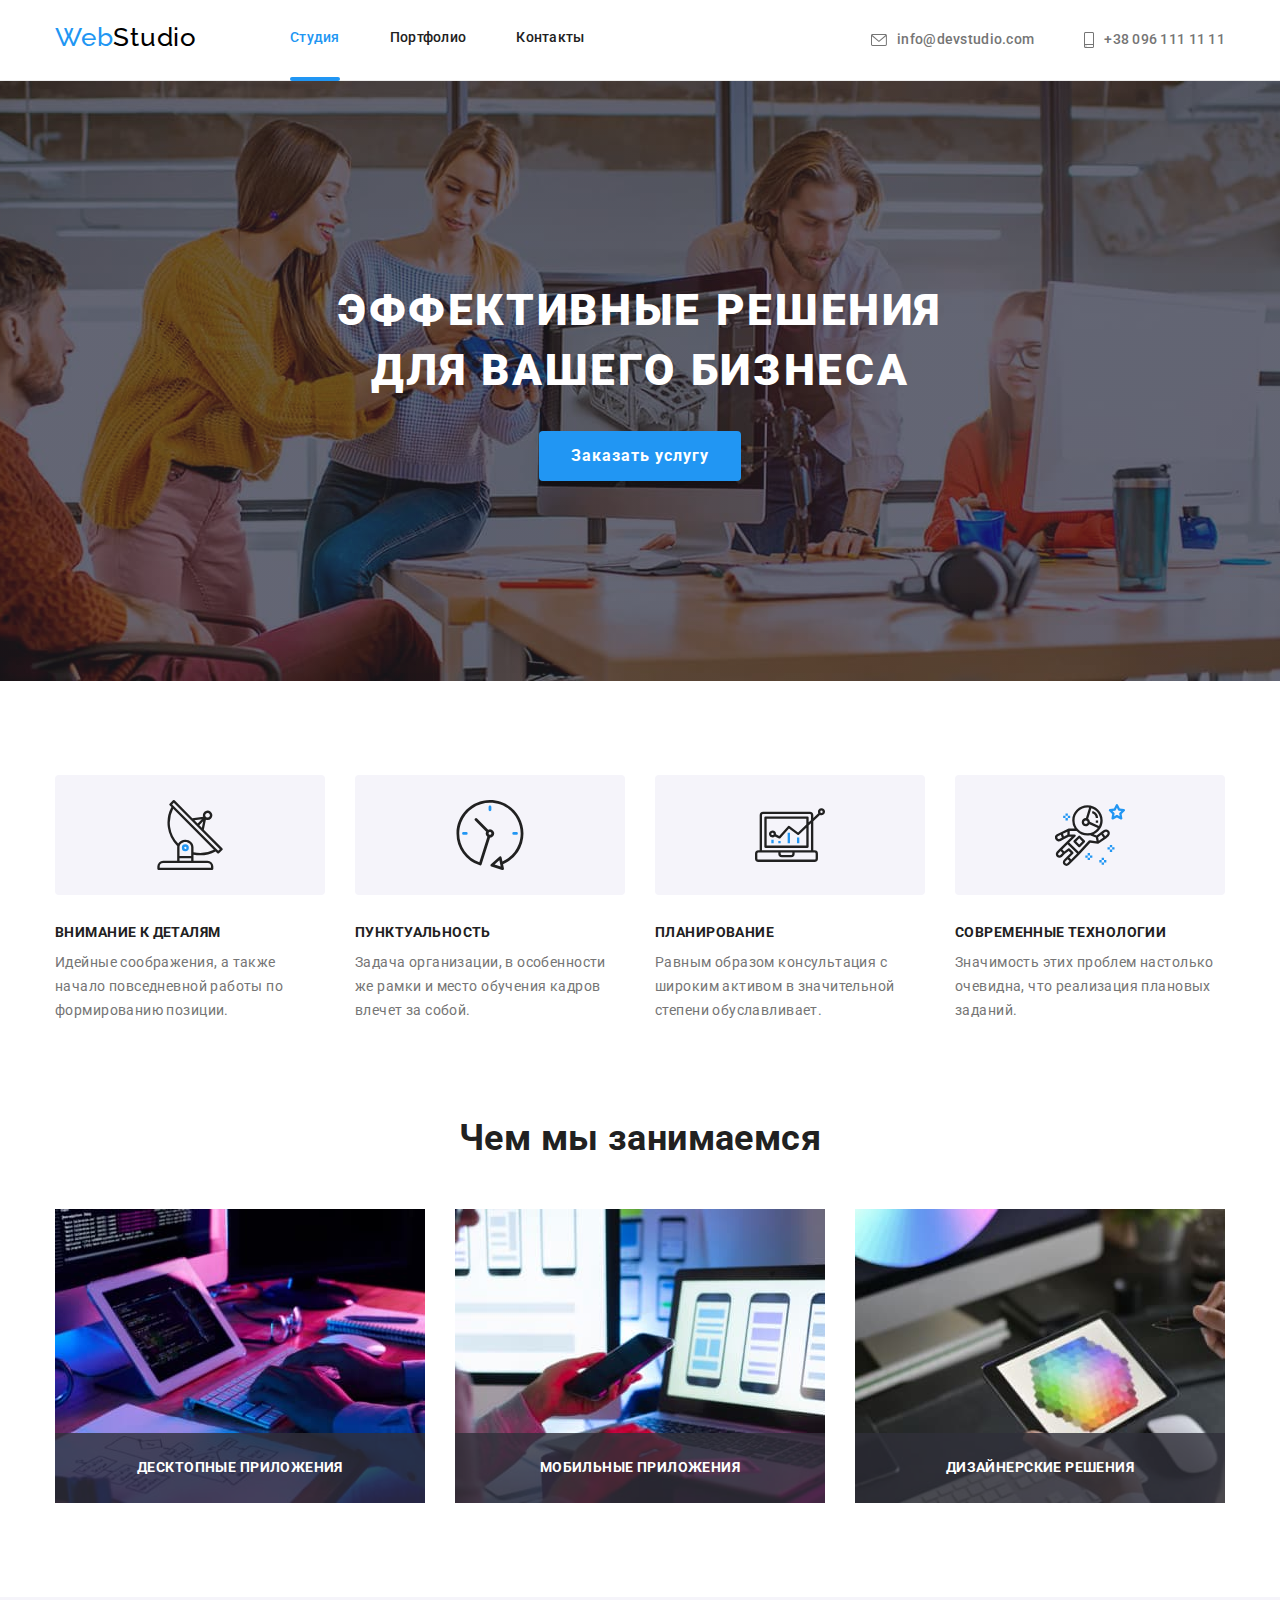
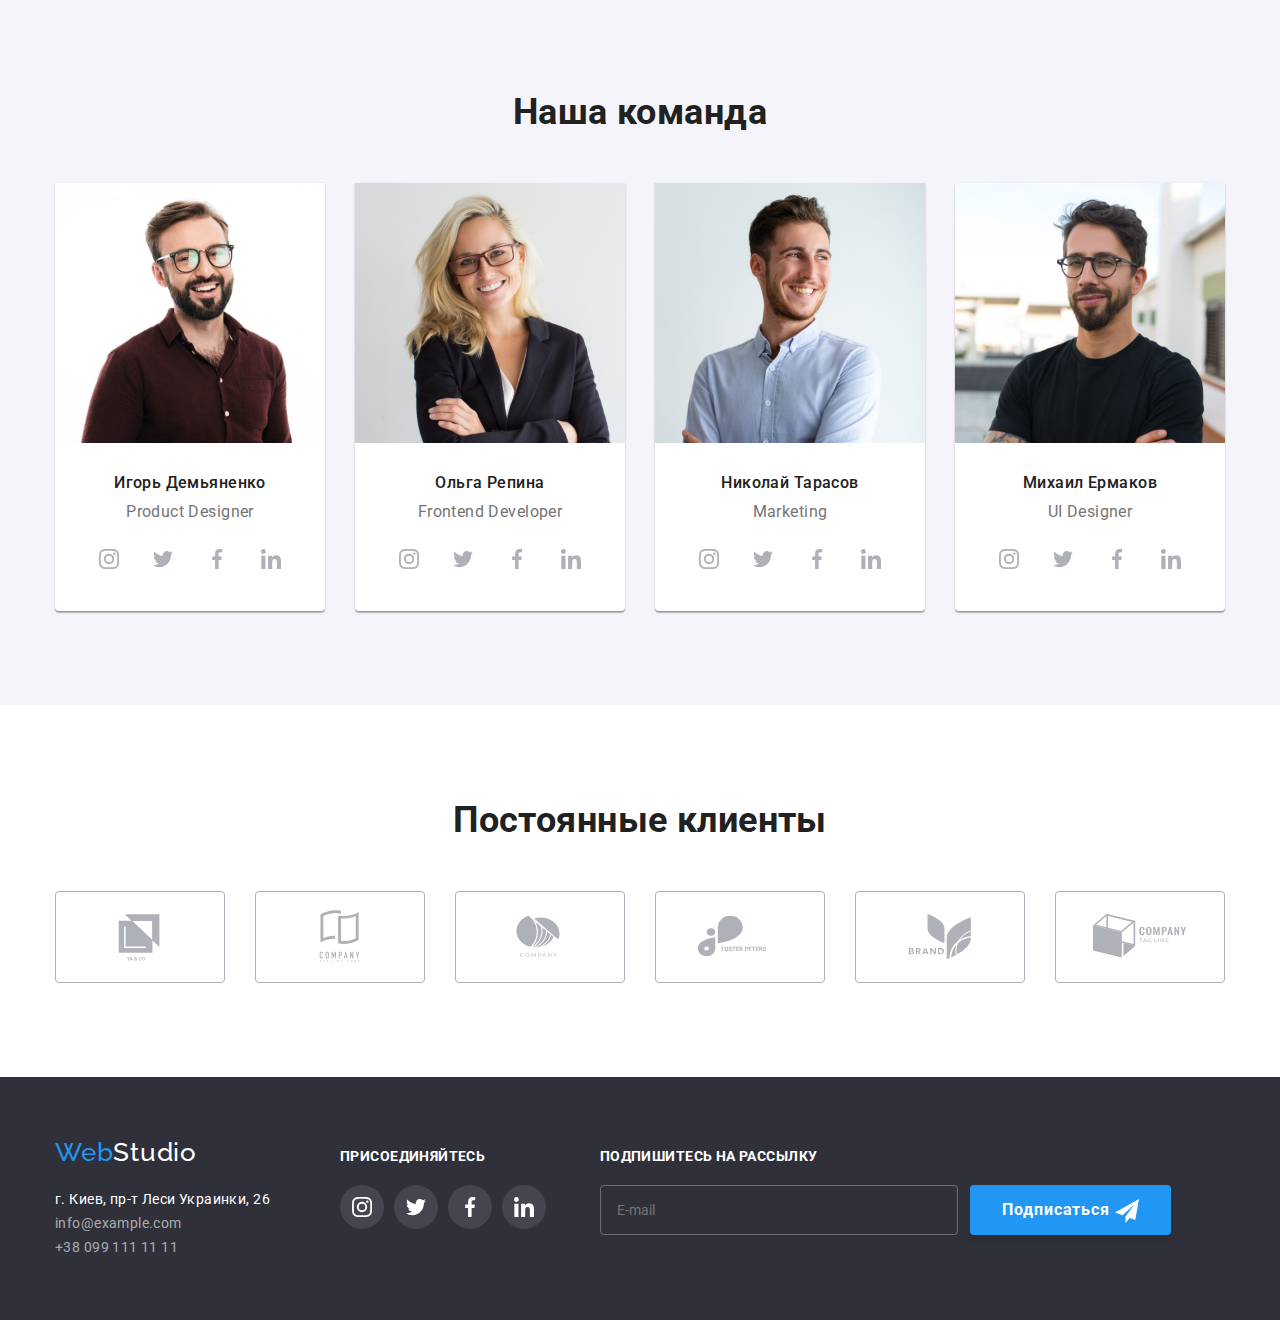
==== commit d22bd5b2: "Добавляет разметку оформление форм для страниц макета" ====
--- a/index.html
+++ b/index.html
@@ -381,11 +381,15 @@
             
             <form action="" class="footer-form">
                 <h3 class="subtitle light">Подпишитесь на рассылку</h3>
-                <div class="footer-form-field">
-                    <label class="footer-label" for="email"></label>
-                    <input class="footer-input" type="email" name="email" placeholder="E-mail" id="email">
-                    <button class="button-primary subscription" type="submit">Подписаться</button>
-                </div>
+                <label class="footer-form-field">
+                    <input class="footer-input" type="email" name="email" placeholder="E-mail">
+                    <span class="footer-label"></span>
+                    <button class="button-primary subscription" type="submit">Подписаться
+                        <svg class="footer-send" width="24" height="24">
+                            <use href="./images/icons.svg#icon-send"></use>
+                        </svg>
+                    </button>
+                </label>
             </form>
         </div>
     </footer>
@@ -402,33 +406,55 @@
          <h2 class="form-title">Оставьте свои данные, мы вам перезвоним</h2>
 
         <form class="modal-form">
-            <div class="form-field">
-                <label class="form-label" for="name">Имя</label>
-                <input class="form-input" type="text" name="name" id="name">
-            </div>
-
-            <div class="form-field">
-                <label class="form-label" for="tel">Телефон</label>
-                <input class="form-input" type="tel" name="tel" id="tel">
-            </div>
-
-            <div class="form-field">
-                <label class="form-label" for="mail">Почта</label>
-                <input class="form-input" type="email" name="mail" id="mail">
-            </div>
-
-            <div class="form-field">
-                <label class="form-label" for="comment">Комментарий</label>
-                <textarea name="comment" id="comment" rows="8" placeholder="Введите текст"></textarea>
-            </div>
+            <label class="form-field">
+              <span class="form-label">Имя</span>
+              <input class="form-input" type="text" name="name" placeholder=" ">
+              <span>
+                  <svg class="modal-icon" width="18" height="18">
+                    <use href="./images/icons.svg#icon-modalperson"></use>
+                  </svg>
+              </span>
+            </label>
+            
+            <label class="form-field">
+                <span class="form-label">Телефон</span>
+                <input class="form-input" type="tel" name="tel" placeholder=" ">
+                <span>
+                    <svg class="modal-icon" width="18" height="18">
+                        <use href="./images/icons.svg#icon-modalphone"></use>
+                    </svg>
+                </span>
+            </label>
+
+            <label class="form-field">
+                <span class="form-label">Почта</span>
+                <input class="form-input" type="email" name="mail" placeholder=" ">
+                <span>
+                    <svg class="modal-icon" width="18" height="18">
+                        <use href="./images/icons.svg#icon-modalemail"></use>
+                    </svg>
+                </span>
+            </label>
+
+            <label class="form-field">
+                <span class="form-label">Комментарий</span>
+                <textarea class="comment" name="comment" rows="8" placeholder="Введите текст"></textarea>
+            </label>
              
-            <div class="form-check">
-                <input type="checkbox" name="policy" value="policy" id="policy">
-                <label for="policy">Соглашаюсь с рассылкой и принимаю <a href="#" class="policy-link">Условия договора</a></label>
-            </div>
-
+            <label class="form-check">
+                <input class="checkbox-input" type="checkbox" name="policy">
+                    <svg class="checkbox-icon" width="16" height="15">
+                        <use href="./images/icons.svg#icon-checkbox"></use>
+                    </svg>
+                    <input class="checkbox-input" type="checkbox" name="policy" checked>
+                    <svg class="checkbox-icon check" width="16" height="15">
+                        <use href="./images/icons.svg#icon-check"></use>
+                    </svg>
+                <span class="policy-text">Соглашаюсь с рассылкой и принимаю <a href="#" class="policy-link">Условия договора</a></span>
+            </label>
+  
             <div class="button-form">
-            <button class="button-primary form" type="submit">Отправить</button>
+              <button class="button-primary form" type="submit">Отправить</button>
             </div>
 
         </form>
--- a/css/styles.css
+++ b/css/styles.css
@@ -544,6 +544,15 @@
   cursor: pointer;
 }
 
+.button-primary.subscription {
+  min-width: 200px;
+}
+
+.footer-send {
+  fill: var(--primary-white-color);
+  vertical-align: middle;
+}
+
 /* Modal */
 .backdrop {
   position: fixed;
@@ -586,7 +595,7 @@
   transform: translate(-50%, -50%) scale(1);
 
   transition: transform 250ms cubic-bezier(0.4, 0, 0.2, 1),
-    opacity cubic-bezier(0.4, 0, 0.2, 1);
+    opacity 250ms cubic-bezier(0.4, 0, 0.2, 1);
 }
 .close-btn {
   position: absolute;
@@ -608,6 +617,11 @@
   right: 6px;
 
   fill: var(--black-color);
+  transition: fill 250ms cubic-bezier(0.4, 0, 0.2, 1);
+}
+
+.close-btn:hover .icon-close {
+  fill: var(--accent-color);
 }
 
 .form-title {
@@ -629,6 +643,7 @@
 }
 
 .form-field {
+  position: relative;
   display: flex;
   flex-direction: column;
 }
@@ -646,9 +661,39 @@
   border-radius: 4px;
 }
 
-.form-field textarea {
+.modal-form .form-input {
+  padding-left: 42px;
+}
+
+.modal-icon {
+  position: absolute;
+  top: 50%;
+  left: 12px;
+
+  display: inline-block;
+  transition: fill 250ms cubic-bezier(0.4, 0, 0.2, 1);
+}
+
+.form-field:focus-within .modal-icon,
+.form-field:hover .modal-icon {
+  fill: var(--accent-color);
+}
+
+.form-field:focus-within .form-input,
+.form-field:hover .form-input {
+  border-color: var(--accent-color);
+  outline: none;
+}
+
+.form-field .comment {
   padding: 12px 16px;
   resize: none;
+}
+
+.form-field:focus-within .comment,
+.form-field:hover .comment {
+  border-color: var(--accent-color);
+  outline: none;
 }
 
 .form-field .form-label {
@@ -670,11 +715,68 @@
 }
 
 .form-check {
-  display: flex;
-  align-items: center;
-  justify-content: center;
-  margin-top: 20px;
-  margin-bottom: 30px;
+  position: relative;
+  top: 50%;
+  left: 10px;
+  display: flex;
+  padding-top: 20px;
+}
+
+.checkbox-icon {
+  position: absolute;
+  top: 50%;
+  left: 0;
+
+  fill: var(--primary-text-color);
+  transform: translateY(-50%);
+  opacity: 1;
+  transition: opacity 250ms cubic-bezier(0.4, 0, 0.2, 1);
+}
+
+.form-check:hover .checkbox-icon {
+  opacity: 0;
+}
+
+.checkbox-icon.check {
+  position: absolute;
+  top: 50%;
+  left: 0;
+  fill: var(--primary-text-color);
+  transform: translateY(-50%);
+  opacity: 0;
+  transition: opacity 250ms cubic-bezier(0.4, 0, 0.2, 1);
+}
+
+.form-check:hover .checkbox-icon.check {
+  opacity: 1;
+}
+
+.checkbox-input {
+  position: absolute;
+  width: 1px;
+  height: 1px;
+  margin: -1px;
+  border: 0;
+  padding: 0;
+  clip: rect(0 0 0 0);
+  overflow: hidden;
+}
+
+.policy-text {
+  position: absolute;
+  top: 50%;
+  left: 0;
+
+  margin-left: 24px;
+
+  color: var(--text-color);
+  font-weight: 400;
+  line-height: 1.71;
+  transform: translateY(-50%);
+}
+
+.policy-link {
+  color: var(--accent-color);
 }
 
 .form-check .form-input[type="checkbox"] {
@@ -684,22 +786,10 @@
   color: var(--primary-text-color);
 }
 
-.form-check label {
-  margin-left: 8px;
-
-  color: var(--text-color);
-  font-weight: 400;
-  line-height: 1.71;
-}
-
-.policy-link {
-  color: var(--accent-color);
-}
-
 .button-form {
   display: flex;
   justify-content: center;
-  margin-top: 0;
+  margin-top: 30px;
   margin-bottom: 40px;
 }
 
